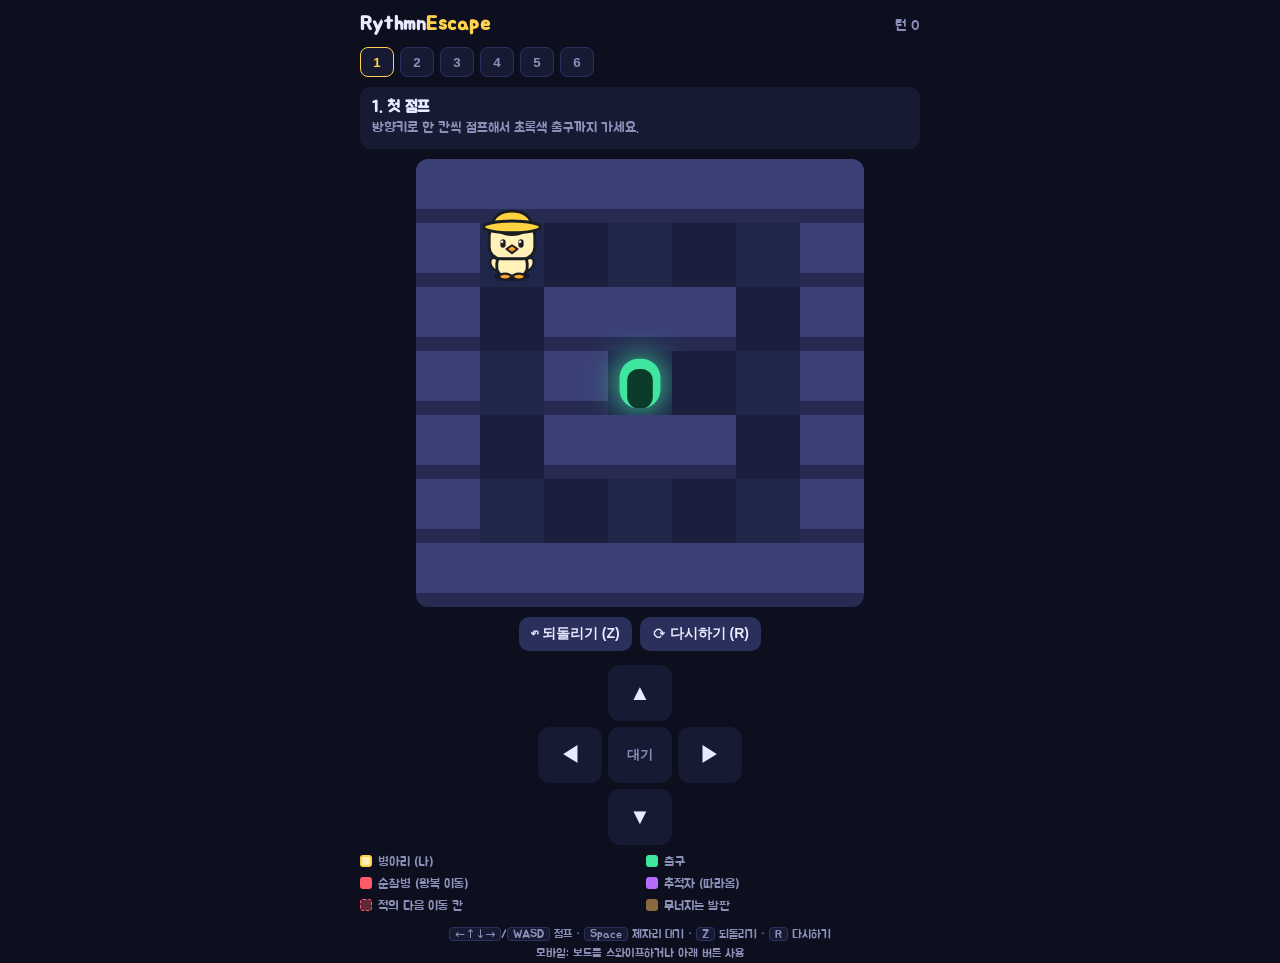
==== index.html @ 07b58f5c "Add playable turn-based escape prototype Single-file HTML5 canvas game: one-tile jumps, telegraphed " ====
<!doctype html>
<html lang="ko">
<head>
<meta charset="utf-8">
<meta name="viewport" content="width=device-width, initial-scale=1, maximum-scale=1, user-scalable=no">
<title>RythmnEscape</title>
<link rel="preconnect" href="https://fonts.googleapis.com">
<link href="https://fonts.googleapis.com/css2?family=Jua&display=swap" rel="stylesheet">
<style>
  :root {
    --bg: #0d0f1e;
    --panel: #171a33;
    --text: #e8eaff;
    --muted: #8b90b8;
    --accent: #ffd34d;
    --danger: #ff5a6a;
    --exit: #3ee6a0;
    --chaser: #b46bff;
  }
  * { box-sizing: border-box; }
  html, body { margin: 0; height: 100%; }
  body {
    background: var(--bg);
    color: var(--text);
    font-family: "Jua", system-ui, -apple-system, "Segoe UI", "Apple SD Gothic Neo", "Noto Sans KR", sans-serif;
    display: flex; flex-direction: column; align-items: center;
    padding: 12px 16px 24px;
    -webkit-user-select: none; user-select: none;
    touch-action: manipulation;
  }
  .wrap { width: 100%; max-width: 560px; display: flex; flex-direction: column; gap: 10px; }
  header { display: flex; justify-content: space-between; align-items: baseline; gap: 8px; }
  h1 { font-size: 20px; margin: 0; letter-spacing: 0.5px; }
  h1 span { color: var(--accent); }
  .stats { color: var(--muted); font-size: 14px; font-variant-numeric: tabular-nums; }
  .stage-bar { display: flex; gap: 6px; flex-wrap: wrap; }
  .stage-bar button {
    width: 34px; height: 30px; border-radius: 8px; border: 1px solid #2c3160;
    background: var(--panel); color: var(--muted); font-weight: 600; cursor: pointer;
  }
  .stage-bar button.current { border-color: var(--accent); color: var(--accent); }
  .stage-bar button.cleared::after { content: "✓"; font-size: 10px; margin-left: 1px; color: var(--exit); }
  .info { background: var(--panel); border-radius: 10px; padding: 10px 12px; }
  .info .name { font-weight: 700; }
  .info .hint { color: var(--muted); font-size: 14px; margin-top: 2px; line-height: 1.4; }
  .board-wrap { position: relative; width: 100%; display: flex; justify-content: center; }
  canvas { display: block; border-radius: 12px; touch-action: none; }
  .overlay {
    position: absolute; inset: 0; display: none; flex-direction: column;
    align-items: center; justify-content: center; gap: 12px;
    background: rgba(8, 9, 20, 0.72); border-radius: 12px; text-align: center; padding: 16px;
  }
  .overlay.show { display: flex; }
  .overlay .title { font-size: 28px; font-weight: 800; }
  .overlay .sub { color: var(--muted); }
  .overlay .row { display: flex; gap: 8px; }
  .btn {
    border: none; border-radius: 10px; padding: 10px 16px; font-size: 15px; font-weight: 700;
    background: #2a2f5c; color: var(--text); cursor: pointer;
  }
  .btn.primary { background: var(--accent); color: #231c00; }
  .toolbar { display: flex; gap: 8px; justify-content: center; flex-wrap: wrap; }
  .toolbar .btn { padding: 8px 12px; font-size: 14px; }
  .pad {
    display: grid; grid-template-columns: repeat(3, 64px); grid-template-rows: repeat(3, 56px);
    gap: 6px; justify-content: center; margin-top: 4px;
  }
  .pad button {
    border: none; border-radius: 12px; background: var(--panel); color: var(--text);
    font-size: 22px; cursor: pointer;
  }
  .pad button:active { background: #2a2f5c; }
  .pad .wait { font-size: 13px; font-weight: 700; color: var(--muted); }
  .legend { display: grid; grid-template-columns: 1fr 1fr; gap: 6px 12px; font-size: 13px; color: var(--muted); }
  .legend i { display: inline-block; width: 12px; height: 12px; border-radius: 3px; margin-right: 6px; vertical-align: -1px; }
  .keys { font-size: 12px; color: var(--muted); text-align: center; line-height: 1.6; }
  kbd { background: var(--panel); border: 1px solid #2c3160; border-radius: 4px; padding: 0 5px; font-family: inherit; }
</style>
</head>
<body>
<div class="wrap">
  <header>
    <h1>Rythmn<span>Escape</span></h1>
    <div class="stats" id="stats">턴 0</div>
  </header>
  <div class="stage-bar" id="stageBar"></div>
  <div class="info">
    <div class="name" id="stageName"></div>
    <div class="hint" id="stageHint"></div>
  </div>
  <div class="board-wrap" id="boardWrap">
    <canvas id="board"></canvas>
    <div class="overlay" id="overlay">
      <div class="title" id="ovTitle"></div>
      <div class="sub" id="ovSub"></div>
      <div class="row" id="ovButtons"></div>
    </div>
  </div>
  <div class="toolbar">
    <button class="btn" id="undoBtn">↶ 되돌리기 (Z)</button>
    <button class="btn" id="restartBtn">⟳ 다시하기 (R)</button>
  </div>
  <div class="pad">
    <span></span><button data-act="up">▲</button><span></span>
    <button data-act="left">◀</button><button data-act="wait" class="wait">대기</button><button data-act="right">▶</button>
    <span></span><button data-act="down">▼</button><span></span>
  </div>
  <div class="legend">
    <div><i style="background:#fff1b8;border:2px solid #ffd23f"></i>병아리 (나)</div>
    <div><i style="background:#3ee6a0"></i>출구</div>
    <div><i style="background:#ff5a6a"></i>순찰병 (왕복 이동)</div>
    <div><i style="background:#b46bff"></i>추적자 (따라옴)</div>
    <div><i style="background:rgba(255,90,106,.35);border:1px dashed #ff5a6a"></i>적의 다음 이동 칸</div>
    <div><i style="background:#8a6a3c"></i>무너지는 발판</div>
  </div>
  <div class="keys">
    <kbd>←↑↓→</kbd>/<kbd>WASD</kbd> 점프 · <kbd>Space</kbd> 제자리 대기 · <kbd>Z</kbd> 되돌리기 · <kbd>R</kbd> 다시하기<br>
    모바일: 보드를 스와이프하거나 아래 버튼 사용
  </div>
</div>

<script id="logic">
// ===================== 게임 로직 (렌더링과 분리) =====================
// 맵 기호: # 벽  . 바닥  ~ 무너지는 발판  P 플레이어  E 출구
//          > < v ^ 순찰병(초기 진행 방향)  C 추적자
const LEVELS = [
  {
    name: "1. 첫 점프",
    hint: "방향키로 한 칸씩 점프해서 초록색 출구까지 가세요.",
    map: [
      "#######",
      "#P....#",
      "#.###.#",
      "#.#E..#",
      "#.###.#",
      "#.....#",
      "#######",
    ],
  },
  {
    name: "2. 순찰병",
    hint: "빨간 점선 칸은 적이 다음 턴에 올 자리예요. 피하거나 Space로 기다리세요.",
    map: [
      "#########",
      "#P......#",
      "#.#####.#",
      "#...<...#",
      "#.#####.#",
      "#......E#",
      "#########",
    ],
  },
  {
    name: "3. 엇갈리는 길",
    hint: "순찰병 둘이 길을 가로막아요. 타이밍을 보고 사이로 빠져나가세요.",
    map: [
      "#########",
      "#P..#...#",
      "#.#.v.#.#",
      "#.......#",
      "#.#.#.#.#",
      "#...^...#",
      "###.#.#.#",
      "#E......#",
      "#########",
    ],
  },
  {
    name: "4. 추적자",
    hint: "보라색 추적자는 한 박자 늦게 당신을 쫓아와요. 기둥을 돌아 따돌리세요.",
    map: [
      "#########",
      "#P......#",
      "#.##.##.#",
      "#...C...#",
      "#.##.##.#",
      "#.......#",
      "#.##.##.#",
      "#......E#",
      "#########",
    ],
  },
  {
    name: "5. 무너지는 다리",
    hint: "갈색 발판은 밟고 떠나면 무너져요. 적은 구멍을 건널 수 없어요.",
    map: [
      "###########",
      "#P..#.....#",
      "#...#.###.#",
      "#...~.#E#.#",
      "#C..#.#...#",
      "###########",
    ],
  },
  {
    name: "6. 탈출",
    hint: "지금까지 배운 걸 모두 써서 탈출하세요!",
    map: [
      "###########",
      "#P....#...#",
      "#.###.#.#.#",
      "#.....~.#E#",
      "#.#.#.#.#.#",
      "#..C..#>..#",
      "###########",
    ],
  },
];

const DIRS = {
  up: { x: 0, y: -1 },
  down: { x: 0, y: 1 },
  left: { x: -1, y: 0 },
  right: { x: 1, y: 0 },
  wait: { x: 0, y: 0 },
};

function parseLevel(level) {
  const grid = [];
  const enemies = [];
  let player = null;
  level.map.forEach((row, y) => {
    const r = [];
    [...row].forEach((ch, x) => {
      let t = "floor";
      if (ch === "#") t = "wall";
      else if (ch === "~") t = "crumble";
      else if (ch === "E") t = "exit";
      else if (ch === "P") player = { x, y };
      else if (ch === ">") enemies.push({ type: "patrol", x, y, dx: 1, dy: 0 });
      else if (ch === "<") enemies.push({ type: "patrol", x, y, dx: -1, dy: 0 });
      else if (ch === "v") enemies.push({ type: "patrol", x, y, dx: 0, dy: 1 });
      else if (ch === "^") enemies.push({ type: "patrol", x, y, dx: 0, dy: -1 });
      else if (ch === "C") enemies.push({ type: "chaser", x, y, dx: 0, dy: 0 });
      r.push(t);
    });
    grid.push(r);
  });
  return { grid, player, enemies: enemies.map((e, id) => ({ ...e, id, intent: null })) };
}

function tileAt(s, x, y) {
  if (y < 0 || y >= s.grid.length || x < 0 || x >= s.grid[0].length) return "wall";
  return s.grid[y][x];
}
const playerCanEnter = (t) => t !== "wall" && t !== "pit";
const enemyCanEnter = (t) => t === "floor" || t === "crumble";

// 추적자: BFS로 플레이어까지 최단 경로의 첫 칸
function chaseStep(s, e) {
  const W = s.grid[0].length, H = s.grid.length;
  const prev = new Array(W * H).fill(-1);
  const start = e.y * W + e.x, goal = s.player.y * W + s.player.x;
  prev[start] = start;
  const q = [start];
  const order = [DIRS.up, DIRS.right, DIRS.down, DIRS.left];
  while (q.length) {
    const cur = q.shift();
    if (cur === goal) break;
    const cx = cur % W, cy = (cur / W) | 0;
    for (const d of order) {
      const nx = cx + d.x, ny = cy + d.y, ni = ny * W + nx;
      if (nx < 0 || ny < 0 || nx >= W || ny >= H || prev[ni] !== -1) continue;
      if (ni !== goal && !enemyCanEnter(tileAt(s, nx, ny))) continue;
      prev[ni] = cur;
      q.push(ni);
    }
  }
  if (prev[goal] === -1) return null;
  let cur = goal;
  while (prev[cur] !== start) cur = prev[cur];
  return { x: cur % W, y: (cur / W) | 0 };
}

// 각 적의 "다음 턴 이동"을 미리 확정 (화면에 예고됨)
function planIntents(s) {
  const reserved = new Set();
  const k = (x, y) => x + "," + y;
  const blocked = (e, x, y) =>
    !enemyCanEnter(tileAt(s, x, y)) ||
    reserved.has(k(x, y)) ||
    s.enemies.some((o) => o !== e && o.x === x && o.y === y);
  for (const e of s.enemies) {
    let target = null;
    if (e.type === "patrol") {
      if (blocked(e, e.x + e.dx, e.y + e.dy)) { e.dx = -e.dx; e.dy = -e.dy; }
      if (!blocked(e, e.x + e.dx, e.y + e.dy)) target = { x: e.x + e.dx, y: e.y + e.dy };
    } else if (e.type === "chaser") {
      const t = chaseStep(s, e);
      if (t && !blocked(e, t.x, t.y)) target = t;
    }
    e.intent = target;
    reserved.add(target ? k(target.x, target.y) : k(e.x, e.y));
  }
}

function initState(level) {
  const p = parseLevel(level);
  const s = { grid: p.grid, player: p.player, enemies: p.enemies, turn: 0, status: "playing", cause: "" };
  planIntents(s);
  return s;
}

const cloneState = (s) => JSON.parse(JSON.stringify(s));

// 한 턴 진행: 플레이어 점프 → 적 이동 → 다음 예고 계산. 불가능한 이동이면 null.
function step(prev, action) {
  if (prev.status !== "playing") return null;
  const d = DIRS[action];
  if (!d) return null;
  const nx = prev.player.x + d.x, ny = prev.player.y + d.y;
  if (action !== "wait" && !playerCanEnter(tileAt(prev, nx, ny))) return null;

  const s = cloneState(prev);
  s.turn++;
  const from = s.player;
  if (action !== "wait" && tileAt(s, from.x, from.y) === "crumble") s.grid[from.y][from.x] = "pit";
  s.player = { x: nx, y: ny };

  if (s.enemies.some((e) => e.x === nx && e.y === ny)) {
    s.status = "dead"; s.cause = "적에게 뛰어들었어요!";
    return s;
  }
  if (tileAt(s, nx, ny) === "exit") { s.status = "won"; return s; }

  for (const e of s.enemies) if (e.intent) { e.x = e.intent.x; e.y = e.intent.y; }
  if (s.enemies.some((e) => e.x === nx && e.y === ny)) {
    s.status = "dead"; s.cause = "적에게 잡혔어요!";
    return s;
  }
  planIntents(s);
  return s;
}

// 레벨 검증용: 최소 턴 수 탐색 (BFS)
function solve(level, maxDepth = 80) {
  const key = (s) => JSON.stringify([s.player, s.enemies.map((e) => [e.x, e.y, e.dx, e.dy]), s.grid.flat().join("")]);
  let frontier = [{ s: initState(level), path: [] }];
  const seen = new Set([key(frontier[0].s)]);
  for (let depth = 0; depth < maxDepth && frontier.length; depth++) {
    const next = [];
    for (const { s, path } of frontier) {
      for (const a of ["up", "down", "left", "right", "wait"]) {
        const n = step(s, a);
        if (!n || n.status === "dead") continue;
        if (n.status === "won") return [...path, a];
        const kk = key(n);
        if (seen.has(kk)) continue;
        seen.add(kk);
        next.push({ s: n, path: [...path, a] });
      }
    }
    frontier = next;
  }
  return null;
}

if (typeof module !== "undefined") module.exports = { LEVELS, initState, step, solve };
</script>

<script>
// ===================== 렌더링 & 입력 =====================
(() => {
  const canvas = document.getElementById("board");
  const ctx = canvas.getContext("2d");
  const $ = (id) => document.getElementById(id);

  const store = {
    get() { try { return JSON.parse(localStorage.getItem("rythmnescape.cleared") || "[]"); } catch { return []; } },
    set(v) { try { localStorage.setItem("rythmnescape.cleared", JSON.stringify(v)); } catch {} },
  };

  let levelIndex = 0;
  let state, history;
  let anim = null;          // { from, to, start, dur }
  let queued = null;
  let tile = 48;
  let facing = { x: 0, y: 1 };
  let cleared = new Set(store.get());

  const COLORS = {
    floorA: "#1b1f3d", floorB: "#20254a", wallTop: "#3b4175", wallSide: "#272b52",
    exit: "#3ee6a0", crumble: "#8a6a3c", crumbleLine: "#4d3a1f", pit: "#05060d",
    player: "#ffd23f", patrol: "#ff5a6a", chaser: "#b46bff", intent: "rgba(255,90,106,0.22)",
  };

  function load(i) {
    levelIndex = i;
    state = initState(LEVELS[i]);
    history = [];
    anim = null; queued = null; facing = { x: 0, y: 1 };
    $("stageName").textContent = LEVELS[i].name;
    $("stageHint").textContent = LEVELS[i].hint;
    renderStageBar();
    resize();
    updateUI();
  }

  function renderStageBar() {
    const bar = $("stageBar");
    bar.innerHTML = "";
    LEVELS.forEach((_, i) => {
      const b = document.createElement("button");
      b.textContent = i + 1;
      if (i === levelIndex) b.classList.add("current");
      if (cleared.has(i)) b.classList.add("cleared");
      b.onclick = () => load(i);
      bar.appendChild(b);
    });
  }

  function resize() {
    const W = state.grid[0].length, H = state.grid.length;
    const maxW = $("boardWrap").clientWidth;
    const maxH = Math.max(240, window.innerHeight * 0.5);
    tile = Math.floor(Math.min(maxW / W, maxH / H, 64));
    const dpr = window.devicePixelRatio || 1;
    canvas.style.width = tile * W + "px";
    canvas.style.height = tile * H + "px";
    canvas.width = tile * W * dpr;
    canvas.height = tile * H * dpr;
    ctx.setTransform(dpr, 0, 0, dpr, 0, 0);
  }

  function act(action) {
    if (anim) { queued = action; return; }
    const next = step(state, action);
    if (action !== "wait") facing = { ...DIRS[action] };
    if (!next) { bump(action); return; }
    history.push(state);
    anim = { from: state, to: next, start: performance.now(), dur: 190 };
    state = next;
    updateUI();
  }

  let bumpInfo = null;
  function bump(action) {
    if (state.status !== "playing") return;
    bumpInfo = { d: DIRS[action], start: performance.now() };
  }

  function undo() {
    if (!history.length) return;
    state = history.pop();
    anim = null; queued = null;
    updateUI();
  }

  function updateUI() {
    $("stats").textContent = `턴 ${state.turn}`;
    const ov = $("overlay");
    const btns = $("ovButtons");
    btns.innerHTML = "";
    if (state.status === "playing") { ov.classList.remove("show"); return; }
    // 애니메이션이 끝난 뒤 오버레이 표시
    setTimeout(() => {
      if (state.status === "playing") return;
      ov.classList.add("show");
    }, 260);
    if (state.status === "won") {
      cleared.add(levelIndex); store.set([...cleared]); renderStageBar();
      $("ovTitle").textContent = "탈출 성공!";
      $("ovTitle").style.color = COLORS.exit;
      $("ovSub").textContent = `${state.turn}턴 만에 탈출했어요.`;
      addBtn("다시하기", () => load(levelIndex));
      if (levelIndex < LEVELS.length - 1) addBtn("다음 스테이지 →", () => load(levelIndex + 1), true);
      else $("ovSub").textContent += " 모든 스테이지 클리어! 🎉";
    } else {
      $("ovTitle").textContent = "실패";
      $("ovTitle").style.color = COLORS.patrol;
      $("ovSub").textContent = state.cause;
      addBtn("↶ 한 턴 되돌리기", undo);
      addBtn("다시하기", () => load(levelIndex), true);
    }
    function addBtn(label, fn, primary) {
      const b = document.createElement("button");
      b.className = "btn" + (primary ? " primary" : "");
      b.textContent = label;
      b.onclick = fn;
      btns.appendChild(b);
    }
  }

  // ---------- 그리기 ----------
  function roundRect(x, y, w, h, r) {
    ctx.beginPath();
    ctx.moveTo(x + r, y);
    ctx.arcTo(x + w, y, x + w, y + h, r);
    ctx.arcTo(x + w, y + h, x, y + h, r);
    ctx.arcTo(x, y + h, x, y, r);
    ctx.arcTo(x, y, x + w, y, r);
    ctx.closePath();
  }

  function drawTiles(s, now) {
    const H = s.grid.length, W = s.grid[0].length;
    for (let y = 0; y < H; y++) for (let x = 0; x < W; x++) {
      const t = s.grid[y][x], px = x * tile, py = y * tile;
      if (t === "wall") {
        ctx.fillStyle = COLORS.wallSide; ctx.fillRect(px, py, tile, tile);
        ctx.fillStyle = COLORS.wallTop; ctx.fillRect(px, py, tile, tile * 0.78);
        continue;
      }
      ctx.fillStyle = (x + y) % 2 ? COLORS.floorA : COLORS.floorB;
      ctx.fillRect(px, py, tile, tile);
      if (t === "pit") {
        ctx.fillStyle = COLORS.pit;
        roundRect(px + tile * 0.08, py + tile * 0.08, tile * 0.84, tile * 0.84, tile * 0.18); ctx.fill();
      } else if (t === "crumble") {
        ctx.fillStyle = COLORS.crumble;
        roundRect(px + tile * 0.08, py + tile * 0.08, tile * 0.84, tile * 0.84, tile * 0.12); ctx.fill();
        ctx.strokeStyle = COLORS.crumbleLine; ctx.lineWidth = Math.max(1.5, tile * 0.04);
        ctx.beginPath();
        ctx.moveTo(px + tile * 0.25, py + tile * 0.2); ctx.lineTo(px + tile * 0.45, py + tile * 0.5);
        ctx.lineTo(px + tile * 0.35, py + tile * 0.8);
        ctx.moveTo(px + tile * 0.45, py + tile * 0.5); ctx.lineTo(px + tile * 0.78, py + tile * 0.42);
        ctx.stroke();
      } else if (t === "exit") {
        const pulse = 0.5 + 0.5 * Math.sin(now / 300);
        ctx.save();
        ctx.shadowColor = COLORS.exit; ctx.shadowBlur = tile * (0.25 + 0.25 * pulse);
        ctx.fillStyle = COLORS.exit;
        roundRect(px + tile * 0.18, py + tile * 0.12, tile * 0.64, tile * 0.78, tile * 0.3); ctx.fill();
        ctx.restore();
        ctx.fillStyle = "#0b3b2a";
        roundRect(px + tile * 0.3, py + tile * 0.28, tile * 0.4, tile * 0.62, tile * 0.18); ctx.fill();
      }
    }
  }

  function drawIntents(s) {
    if (s.status !== "playing") return;
    for (const e of s.enemies) {
      if (!e.intent) continue;
      const px = e.intent.x * tile, py = e.intent.y * tile;
      ctx.fillStyle = COLORS.intent;
      ctx.fillRect(px + 2, py + 2, tile - 4, tile - 4);
      ctx.save();
      ctx.setLineDash([tile * 0.12, tile * 0.08]);
      ctx.strokeStyle = e.type === "chaser" ? COLORS.chaser : COLORS.patrol;
      ctx.lineWidth = 2;
      ctx.strokeRect(px + 3, py + 3, tile - 6, tile - 6);
      ctx.restore();
      // 화살표
      const sx = (e.x + 0.5) * tile, sy = (e.y + 0.5) * tile;
      const ex = (e.intent.x + 0.5) * tile, ey = (e.intent.y + 0.5) * tile;
      const ang = Math.atan2(ey - sy, ex - sx);
      const tipX = ex - Math.cos(ang) * tile * 0.12, tipY = ey - Math.sin(ang) * tile * 0.12;
      ctx.fillStyle = e.type === "chaser" ? COLORS.chaser : COLORS.patrol;
      ctx.beginPath();
      ctx.moveTo(tipX, tipY);
      ctx.lineTo(tipX - Math.cos(ang - 0.5) * tile * 0.22, tipY - Math.sin(ang - 0.5) * tile * 0.22);
      ctx.lineTo(tipX - Math.cos(ang + 0.5) * tile * 0.22, tipY - Math.sin(ang + 0.5) * tile * 0.22);
      ctx.closePath(); ctx.fill();
    }
  }

  function drawShadow(cx, cy, scale) {
    ctx.fillStyle = "rgba(0,0,0,0.35)";
    ctx.beginPath();
    ctx.ellipse(cx, cy + tile * 0.32, tile * 0.28 * scale, tile * 0.09 * scale, 0, 0, Math.PI * 2);
    ctx.fill();
  }

  // kong 저장소 병아리 스타일: 굵은 잉크 외곽선 + 단순한 단색 면
  const INK = "#1b1d24";
  function inked(fill, lw) {
    ctx.fillStyle = fill; ctx.fill();
    ctx.lineWidth = lw; ctx.strokeStyle = INK; ctx.lineJoin = "round"; ctx.stroke();
  }
  function ellipsePath(x, y, rx, ry, rot = 0) { ctx.beginPath(); ctx.ellipse(x, y, rx, ry, rot, 0, Math.PI * 2); }

  // 콩알 모양 눈 + 흰 하이라이트
  function beanEye(x, y, w, h) {
    ctx.fillStyle = INK;
    roundRect(x - w / 2, y - h / 2, w, h, w / 2); ctx.fill();
    ctx.fillStyle = "#fffdf0";
    ctx.beginPath(); ctx.arc(x - w * 0.18, y - h * 0.22, w * 0.24, 0, Math.PI * 2); ctx.fill();
  }

  function drawEnemy(e, x, y, hop) {
    const cx = (x + 0.5) * tile, cy = (y + 0.5) * tile;
    drawShadow(cx, cy, 1 - hop * 0.3);
    const by = cy - hop * tile * 0.25;
    const look = e.intent ? { x: e.intent.x - e.x, y: e.intent.y - e.y } : { x: e.dx || 0, y: e.dy || 0 };
    const lw = Math.max(2, tile * 0.05);
    if (e.type === "patrol") {
      roundRect(cx - tile * 0.32, by - tile * 0.3, tile * 0.64, tile * 0.6, tile * 0.18);
      inked(COLORS.patrol, lw);
    } else {
      ctx.beginPath();
      const spikes = 8, r1 = tile * 0.36, r2 = tile * 0.26;
      for (let i = 0; i < spikes * 2; i++) {
        const r = i % 2 ? r2 : r1, a = (i / (spikes * 2)) * Math.PI * 2 - Math.PI / 2;
        ctx.lineTo(cx + Math.cos(a) * r, by + Math.sin(a) * r);
      }
      ctx.closePath();
      inked(COLORS.chaser, lw);
    }
    // 화난 눈썹 느낌의 눈꺼풀이 있는 콩눈
    const ox = look.x * tile * 0.06, oy = look.y * tile * 0.05;
    for (const side of [-1, 1]) beanEye(cx + side * tile * 0.11 + ox, by - tile * 0.02 + oy, tile * 0.08, tile * 0.13);
    ctx.strokeStyle = INK; ctx.lineWidth = lw * 0.8; ctx.lineCap = "round";
    ctx.beginPath();
    ctx.moveTo(cx - tile * 0.19 + ox, by - tile * 0.14 + oy); ctx.lineTo(cx - tile * 0.05 + ox, by - tile * 0.09 + oy);
    ctx.moveTo(cx + tile * 0.19 + ox, by - tile * 0.14 + oy); ctx.lineTo(cx + tile * 0.05 + ox, by - tile * 0.09 + oy);
    ctx.stroke();
  }

  // 플레이어: 노란 유치원 모자를 쓴 병아리
  function drawPlayer(x, y, jump, status, facing) {
    const cx = (x + 0.5) * tile, cy = (y + 0.5) * tile;
    drawShadow(cx, cy, 1 - jump * 0.45);
    const u = tile * 1.08;
    const gy = cy + tile * 0.36 - jump * tile * 0.5;   // 발 위치(땅)
    const lw = Math.max(2, tile * 0.045);
    const dead = status === "dead";
    const C = dead
      ? { cream: "#cfc9b3", yellow: "#c9b25a", orange: "#c08a52" }
      : { cream: "#fff1b8", yellow: "#ffd23f", orange: "#ff9f30" };
    const back = facing.y < 0;                        // 위로 갈 땐 뒷모습
    const fx = facing.x * u * 0.05;                   // 좌우 볼 때 얼굴 이동

    ctx.save();
    // 점프할 때 늘어나고, 착지 직전엔 찌그러짐
    const stretch = 1 + jump * 0.16;
    ctx.translate(cx, gy);
    ctx.scale(1 / stretch, stretch);
    ctx.translate(-cx, -gy);

    // 날개
    for (const side of [-1, 1]) {
      const flap = jump * 0.6 * side;
      ellipsePath(cx + side * u * 0.24, gy - u * 0.2, u * 0.065, u * 0.1, side * 0.5 + flap);
      inked(C.cream, lw * 0.8);
    }
    // 몸통
    roundRect(cx - u * 0.22, gy - u * 0.33, u * 0.44, u * 0.3, u * 0.12); inked(C.cream, lw);
    // 발 (몸통 앞으로 살짝 나옴)
    for (const side of [-1, 1]) { ellipsePath(cx + side * u * 0.1, gy - u * 0.02, u * 0.085, u * 0.045); inked(C.orange, lw * 0.8); }
    // 머리 (둥근 사각형)
    roundRect(cx - u * 0.33, gy - u * 0.78, u * 0.66, u * 0.5, u * 0.17); inked(C.cream, lw);

    if (!back) {
      const ey = gy - u * 0.5;
      if (dead) {
        ctx.strokeStyle = INK; ctx.lineWidth = lw * 0.8; ctx.lineCap = "round";
        for (const side of [-1, 1]) {
          const ex = cx + side * u * 0.13 + fx, r = u * 0.045;
          ctx.beginPath(); ctx.moveTo(ex - r, ey - r); ctx.lineTo(ex + r, ey + r);
          ctx.moveTo(ex + r, ey - r); ctx.lineTo(ex - r, ey + r); ctx.stroke();
        }
      } else {
        for (const side of [-1, 1]) beanEye(cx + side * u * 0.13 + fx, ey, u * 0.075, u * 0.12);
      }
      // 부리
      const bx = cx + fx * 1.4, byk = gy - u * 0.42;
      ctx.beginPath();
      ctx.moveTo(bx - u * 0.08, byk); ctx.lineTo(bx, byk - u * 0.055);
      ctx.lineTo(bx + u * 0.08, byk); ctx.lineTo(bx, byk + u * 0.06); ctx.closePath();
      inked(C.orange, lw * 0.7);
    }
    // 노란 모자: 둥근 정수리 + 넓은 챙
    ellipsePath(cx, gy - u * 0.8, u * 0.27, u * 0.17); inked(C.yellow, lw);
    ellipsePath(cx, gy - u * 0.74, u * 0.41, u * 0.085); inked(C.yellow, lw);
    ctx.restore();
  }

  const ease = (t) => 1 - Math.pow(1 - t, 3);

  function frame(now) {
    const W = state.grid[0].length, H = state.grid.length;
    ctx.clearRect(0, 0, W * tile, H * tile);

    let t = 1;
    if (anim) {
      t = Math.min(1, (now - anim.start) / anim.dur);
      if (t >= 1) {
        anim = null;
        if (queued) { const q = queued; queued = null; act(q); }
      }
    }
    const view = state;
    drawTiles(view, now);
    if (!anim) drawIntents(view);

    const from = anim ? anim.from : null;
    const et = ease(t);
    const hop = anim ? Math.sin(Math.PI * t) : 0;

    for (const e of view.enemies) {
      const pe = from ? from.enemies.find((o) => o.id === e.id) : e;
      const moved = pe.x !== e.x || pe.y !== e.y;
      const x = pe.x + (e.x - pe.x) * et, y = pe.y + (e.y - pe.y) * et;
      drawEnemy(e, x, y, moved ? hop * 0.6 : 0);
    }

    let px = view.player.x, py = view.player.y, jump = 0;
    if (anim) {
      const fp = anim.from.player;
      px = fp.x + (view.player.x - fp.x) * t;
      py = fp.y + (view.player.y - fp.y) * t;
      jump = Math.sin(Math.PI * t);
    }
    if (bumpInfo) {
      const bt = (now - bumpInfo.start) / 140;
      if (bt >= 1) bumpInfo = null;
      else { const k = Math.sin(Math.PI * bt) * 0.15; px += bumpInfo.d.x * k; py += bumpInfo.d.y * k; }
    }
    drawPlayer(px, py, jump, anim ? "playing" : view.status, facing);

    if (view.status === "dead" && !anim) {
      ctx.fillStyle = "rgba(255,60,80,0.12)";
      ctx.fillRect(0, 0, W * tile, H * tile);
    }
    requestAnimationFrame(frame);
  }

  // ---------- 입력 ----------
  const KEYMAP = {
    ArrowUp: "up", ArrowDown: "down", ArrowLeft: "left", ArrowRight: "right",
    w: "up", s: "down", a: "left", d: "right", W: "up", S: "down", A: "left", D: "right",
    " ": "wait", ".": "wait",
  };
  window.addEventListener("keydown", (ev) => {
    if (ev.key in KEYMAP) { ev.preventDefault(); act(KEYMAP[ev.key]); return; }
    if (ev.key === "z" || ev.key === "Z") undo();
    else if (ev.key === "r" || ev.key === "R") load(levelIndex);
    else if ((ev.key === "n" || ev.key === "N" || ev.key === "Enter") && state.status === "won" && levelIndex < LEVELS.length - 1) load(levelIndex + 1);
  });
  document.querySelectorAll(".pad button").forEach((b) => b.addEventListener("click", () => act(b.dataset.act)));
  $("undoBtn").onclick = undo;
  $("restartBtn").onclick = () => load(levelIndex);

  let touchStart = null;
  canvas.addEventListener("touchstart", (e) => { const t = e.touches[0]; touchStart = { x: t.clientX, y: t.clientY }; }, { passive: true });
  canvas.addEventListener("touchend", (e) => {
    if (!touchStart) return;
    const t = e.changedTouches[0];
    const dx = t.clientX - touchStart.x, dy = t.clientY - touchStart.y;
    touchStart = null;
    if (Math.max(Math.abs(dx), Math.abs(dy)) < 24) { act("wait"); return; }
    act(Math.abs(dx) > Math.abs(dy) ? (dx > 0 ? "right" : "left") : (dy > 0 ? "down" : "up"));
  });
  window.addEventListener("resize", resize);

  load(0);
  requestAnimationFrame(frame);
})();
</script>
</body>
</html>
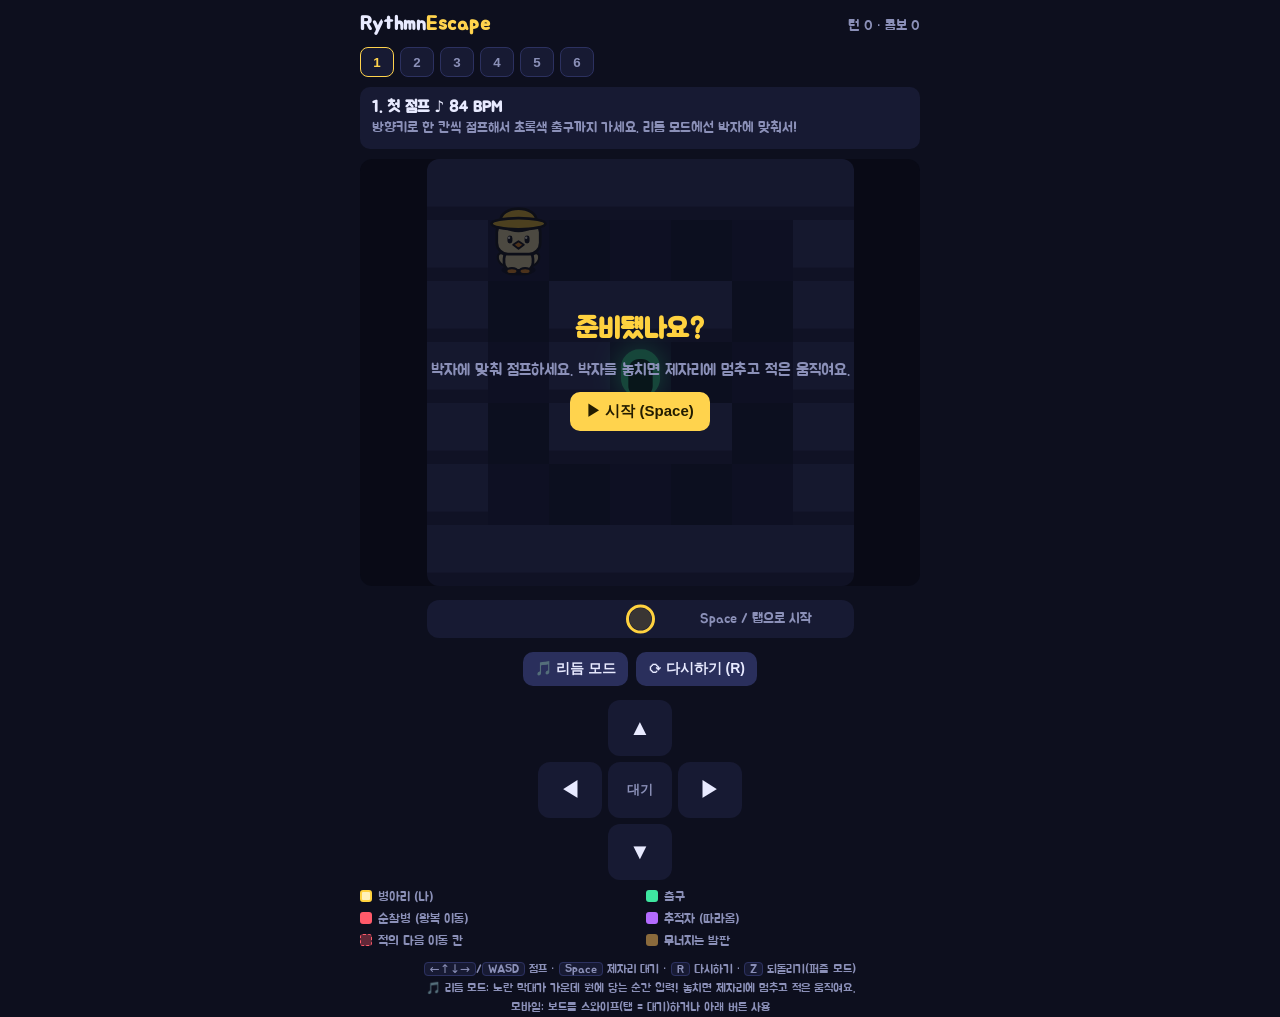
==== commit 00f26568: "Make it a rhythm game: one beat = one turn Synthesized Web Audio soundtrack per stage BPM, 3-2-1 cou" ====
--- a/index.html
+++ b/index.html
@@ -59,6 +59,8 @@
     background: #2a2f5c; color: var(--text); cursor: pointer;
   }
   .btn.primary { background: var(--accent); color: #231c00; }
+  .beat-wrap { display: flex; justify-content: center; }
+  #beatbar { border-radius: 12px; }
   .toolbar { display: flex; gap: 8px; justify-content: center; flex-wrap: wrap; }
   .toolbar .btn { padding: 8px 12px; font-size: 14px; }
   .pad {
@@ -96,7 +98,9 @@
       <div class="row" id="ovButtons"></div>
     </div>
   </div>
+  <div class="beat-wrap"><canvas id="beatbar"></canvas></div>
   <div class="toolbar">
+    <button class="btn" id="modeBtn">🎵 리듬 모드</button>
     <button class="btn" id="undoBtn">↶ 되돌리기 (Z)</button>
     <button class="btn" id="restartBtn">⟳ 다시하기 (R)</button>
   </div>
@@ -114,8 +118,9 @@
     <div><i style="background:#8a6a3c"></i>무너지는 발판</div>
   </div>
   <div class="keys">
-    <kbd>←↑↓→</kbd>/<kbd>WASD</kbd> 점프 · <kbd>Space</kbd> 제자리 대기 · <kbd>Z</kbd> 되돌리기 · <kbd>R</kbd> 다시하기<br>
-    모바일: 보드를 스와이프하거나 아래 버튼 사용
+    <kbd>←↑↓→</kbd>/<kbd>WASD</kbd> 점프 · <kbd>Space</kbd> 제자리 대기 · <kbd>R</kbd> 다시하기 · <kbd>Z</kbd> 되돌리기(퍼즐 모드)<br>
+    🎵 리듬 모드: 노란 막대가 가운데 원에 닿는 순간 입력! 놓치면 제자리에 멈추고 적은 움직여요.<br>
+    모바일: 보드를 스와이프(탭 = 대기)하거나 아래 버튼 사용
   </div>
 </div>
 
@@ -126,7 +131,8 @@
 const LEVELS = [
   {
     name: "1. 첫 점프",
-    hint: "방향키로 한 칸씩 점프해서 초록색 출구까지 가세요.",
+    bpm: 84,
+    hint: "방향키로 한 칸씩 점프해서 초록색 출구까지 가세요. 리듬 모드에선 박자에 맞춰서!",
     map: [
       "#######",
       "#P....#",
@@ -139,7 +145,8 @@
   },
   {
     name: "2. 순찰병",
-    hint: "빨간 점선 칸은 적이 다음 턴에 올 자리예요. 피하거나 Space로 기다리세요.",
+    bpm: 90,
+    hint: "빨간 점선 칸은 적이 다음 박자에 올 자리예요. 피하거나 Space로 한 박자 기다리세요.",
     map: [
       "#########",
       "#P......#",
@@ -152,6 +159,7 @@
   },
   {
     name: "3. 엇갈리는 길",
+    bpm: 96,
     hint: "순찰병 둘이 길을 가로막아요. 타이밍을 보고 사이로 빠져나가세요.",
     map: [
       "#########",
@@ -167,6 +175,7 @@
   },
   {
     name: "4. 추적자",
+    bpm: 96,
     hint: "보라색 추적자는 한 박자 늦게 당신을 쫓아와요. 기둥을 돌아 따돌리세요.",
     map: [
       "#########",
@@ -182,6 +191,7 @@
   },
   {
     name: "5. 무너지는 다리",
+    bpm: 100,
     hint: "갈색 발판은 밟고 떠나면 무너져요. 적은 구멍을 건널 수 없어요.",
     map: [
       "###########",
@@ -194,6 +204,7 @@
   },
   {
     name: "6. 탈출",
+    bpm: 104,
     hint: "지금까지 배운 걸 모두 써서 탈출하세요!",
     map: [
       "###########",
@@ -359,24 +370,29 @@
 </script>
 
 <script>
-// ===================== 렌더링 & 입력 =====================
+// ===================== 렌더링 · 리듬 · 입력 =====================
 (() => {
   const canvas = document.getElementById("board");
   const ctx = canvas.getContext("2d");
+  const beatCanvas = document.getElementById("beatbar");
+  const bctx = beatCanvas.getContext("2d");
   const $ = (id) => document.getElementById(id);
 
   const store = {
-    get() { try { return JSON.parse(localStorage.getItem("rythmnescape.cleared") || "[]"); } catch { return []; } },
-    set(v) { try { localStorage.setItem("rythmnescape.cleared", JSON.stringify(v)); } catch {} },
+    get(k, d) { try { const v = localStorage.getItem("rythmnescape." + k); return v == null ? d : JSON.parse(v); } catch { return d; } },
+    set(k, v) { try { localStorage.setItem("rythmnescape." + k, JSON.stringify(v)); } catch {} },
   };
 
+  let mode = store.get("mode", "rhythm");   // "rhythm" | "puzzle"
   let levelIndex = 0;
   let state, history;
   let anim = null;          // { from, to, start, dur }
   let queued = null;
   let tile = 48;
   let facing = { x: 0, y: 1 };
-  let cleared = new Set(store.get());
+  let bumpInfo = null;
+  let cleared = new Set(store.get("cleared", []));
+  let exitPulse = 0.5;
 
   const COLORS = {
     floorA: "#1b1f3d", floorB: "#20254a", wallTop: "#3b4175", wallSide: "#272b52",
@@ -384,16 +400,171 @@
     player: "#ffd23f", patrol: "#ff5a6a", chaser: "#b46bff", intent: "rgba(255,90,106,0.22)",
   };
 
+  // ===================== 오디오 (Web Audio로 직접 합성) =====================
+  const audio = { ctx: null, master: null, noise: null };
+  function ensureAudio() {
+    if (!audio.ctx) {
+      const AC = window.AudioContext || window.webkitAudioContext;
+      audio.ctx = new AC();
+      audio.master = audio.ctx.createGain();
+      audio.master.gain.value = 0.45;
+      audio.master.connect(audio.ctx.destination);
+      const len = audio.ctx.sampleRate * 0.5;
+      audio.noise = audio.ctx.createBuffer(1, len, audio.ctx.sampleRate);
+      const d = audio.noise.getChannelData(0);
+      for (let i = 0; i < len; i++) d[i] = Math.random() * 2 - 1;
+    }
+    if (audio.ctx.state === "suspended") audio.ctx.resume();
+  }
+  function env(t, vol, attack, decay) {
+    const g = audio.ctx.createGain();
+    g.gain.setValueAtTime(0.0001, t);
+    g.gain.exponentialRampToValueAtTime(vol, t + attack);
+    g.gain.exponentialRampToValueAtTime(0.0001, t + attack + decay);
+    g.connect(audio.master);
+    return g;
+  }
+  function tone(t, freq, dur, type = "triangle", vol = 0.2, slideTo) {
+    const o = audio.ctx.createOscillator();
+    o.type = type;
+    o.frequency.setValueAtTime(freq, t);
+    if (slideTo) o.frequency.exponentialRampToValueAtTime(slideTo, t + dur);
+    o.connect(env(t, vol, 0.005, dur));
+    o.start(t); o.stop(t + dur + 0.05);
+  }
+  function noise(t, dur, vol, filterType, freq) {
+    const src = audio.ctx.createBufferSource();
+    src.buffer = audio.noise;
+    const f = audio.ctx.createBiquadFilter();
+    f.type = filterType; f.frequency.value = freq;
+    src.connect(f); f.connect(env(t, vol, 0.002, dur));
+    src.start(t); src.stop(t + dur + 0.05);
+  }
+  const kick = (t) => tone(t, 150, 0.16, "sine", 0.9, 45);
+  const snare = (t) => { noise(t, 0.12, 0.28, "bandpass", 1800); tone(t, 220, 0.06, "triangle", 0.12, 160); };
+  const hat = (t, v = 0.12) => noise(t, 0.035, v, "highpass", 7000);
+
+  // 4마디 코드 진행 (Am - F - C - G)
+  const CHORDS = [
+    { root: 110.0, notes: [220.0, 261.63, 329.63] },
+    { root: 87.31, notes: [174.61, 220.0, 261.63] },
+    { root: 130.81, notes: [261.63, 329.63, 392.0] },
+    { root: 98.0, notes: [196.0, 246.94, 293.66] },
+  ];
+  // b: 플레이 가능한 박자 번호(0부터)
+  function playMusic(b, t, spb) {
+    const chord = CHORDS[Math.floor(b / 4) % 4];
+    const inBar = b % 4;
+    kick(t);
+    if (inBar % 2 === 1) snare(t);
+    hat(t + spb / 2, 0.1);
+    hat(t, 0.05);
+    tone(t, inBar === 2 ? chord.root * 2 : chord.root, spb * 0.45, "triangle", 0.28);
+    if (inBar === 0 || inBar === 2) for (const n of chord.notes) tone(t, n, 0.14, "square", 0.025);
+    // 짝수 마디마다 오프비트 멜로디
+    if (Math.floor(b / 4) % 2 === 1) tone(t + spb / 2, chord.notes[(b * 2) % 3] * 2, 0.1, "triangle", 0.06);
+  }
+  const countClick = (t, hi) => tone(t, hi ? 1320 : 880, 0.06, "square", 0.08);
+  function sting(kind) {
+    if (!audio.ctx) return;
+    const t = audio.ctx.currentTime + 0.02;
+    if (kind === "won") [523.25, 659.25, 783.99, 1046.5].forEach((f, i) => tone(t + i * 0.08, f, 0.22, "triangle", 0.2));
+    else { tone(t, 330, 0.5, "sawtooth", 0.12, 80); noise(t, 0.25, 0.2, "lowpass", 900); }
+  }
+  const latency = () => (audio.ctx && (audio.ctx.outputLatency || audio.ctx.baseLatency)) || 0;
+
+  // ===================== 리듬 클록 =====================
+  const COUNT_IN = 3;       // 3, 2, 1 다음 박자부터 입력 (GO!)
+  const PERFECT = 0.06;     // 초
+  const GOOD = 0.13;
+  const R = {
+    running: false, started: false, t0: 0, spb: 0.6, nextBeat: 0, scheduled: 0, locked: new Set(),
+    combo: 0, maxCombo: 0, counts: { perfect: 0, good: 0, miss: 0 }, judge: null,
+  };
+  const beatTime = (k) => R.t0 + k * R.spb;
+  const songNow = () => (audio.ctx ? audio.ctx.currentTime - latency() : 0);
+
+  function resetRhythm() {
+    R.running = false; R.started = false;
+    R.combo = 0; R.maxCombo = 0; R.counts = { perfect: 0, good: 0, miss: 0 }; R.judge = null;
+  }
+  function startClock() {
+    ensureAudio();
+    R.spb = 60 / LEVELS[levelIndex].bpm;
+    R.t0 = audio.ctx.currentTime + 0.25;
+    R.nextBeat = 0; R.scheduled = 0; R.locked = new Set();
+    R.running = true; R.started = true;
+    $("overlay").classList.remove("show");
+  }
+  function scheduler() {
+    while (beatTime(R.scheduled) < audio.ctx.currentTime + 0.15) {
+      const k = R.scheduled++, t = beatTime(k);
+      if (k < COUNT_IN) countClick(t, false);
+      else playMusic(k - COUNT_IN, t, R.spb);
+    }
+  }
+  function judge(text, color) { R.judge = { text, color, start: performance.now() }; }
+  function hit(kind) {
+    R.counts[kind]++;
+    if (kind === "miss") { R.combo = 0; judge("MISS", COLORS.patrol); }
+    else {
+      R.combo++; R.maxCombo = Math.max(R.maxCombo, R.combo);
+      judge(kind === "perfect" ? "PERFECT" : "GOOD", kind === "perfect" ? COLORS.player : COLORS.exit);
+    }
+  }
+  // 입력 없이 박자가 지나감 → 제자리 대기 + MISS
+  function catchUp() {
+    const now = songNow();
+    while (R.running && now > beatTime(R.nextBeat) + GOOD) {
+      const k = R.nextBeat++;
+      if (k < COUNT_IN) continue;
+      if (!R.locked.has(k)) hit("miss");
+      doStep("wait", true);
+    }
+  }
+  function rhythmInput(action) {
+    if (state.status !== "playing") return;
+    if (!R.running) { startClock(); return; }
+    catchUp();
+    if (!R.running) return;
+    const k = R.nextBeat;
+    if (k < COUNT_IN || R.locked.has(k)) return;
+    const dt = songNow() - beatTime(k);
+    if (Math.abs(dt) <= GOOD) {
+      R.nextBeat++;
+      hit(Math.abs(dt) <= PERFECT ? "perfect" : "good");
+      doStep(action, true);
+    } else {
+      // 박자보다 너무 일찍 누름 → 이번 박자는 헛디딤 (제자리)
+      hit("miss");
+      R.judge.text = "너무 빨라요";
+      R.locked.add(k);
+    }
+  }
+
+  // ===================== 게임 진행 =====================
   function load(i) {
     levelIndex = i;
+    $("overlay").classList.remove("show");
     state = initState(LEVELS[i]);
     history = [];
-    anim = null; queued = null; facing = { x: 0, y: 1 };
-    $("stageName").textContent = LEVELS[i].name;
+    anim = null; queued = null; bumpInfo = null; facing = { x: 0, y: 1 };
+    resetRhythm();
+    $("stageName").textContent = LEVELS[i].name + (mode === "rhythm" ? `  ♪ ${LEVELS[i].bpm} BPM` : "");
     $("stageHint").textContent = LEVELS[i].hint;
+    $("modeBtn").textContent = mode === "rhythm" ? "🎵 리듬 모드" : "🧩 퍼즐 모드";
+    $("undoBtn").style.display = mode === "rhythm" ? "none" : "";
     renderStageBar();
     resize();
     updateUI();
+    if (mode === "rhythm") showOverlay("준비됐나요?", "박자에 맞춰 점프하세요. 박자를 놓치면 제자리에 멈추고 적은 움직여요.",
+      [["▶ 시작 (Space)", startClock, true]], COLORS.player);
+  }
+
+  function restart() {
+    const autoStart = mode === "rhythm" && R.started;
+    load(levelIndex);
+    if (autoStart) startClock();
   }
 
   function renderStageBar() {
@@ -412,7 +583,7 @@
   function resize() {
     const W = state.grid[0].length, H = state.grid.length;
     const maxW = $("boardWrap").clientWidth;
-    const maxH = Math.max(240, window.innerHeight * 0.5);
+    const maxH = Math.max(240, window.innerHeight * 0.48);
     tile = Math.floor(Math.min(maxW / W, maxH / H, 64));
     const dpr = window.devicePixelRatio || 1;
     canvas.style.width = tile * W + "px";
@@ -420,65 +591,106 @@
     canvas.width = tile * W * dpr;
     canvas.height = tile * H * dpr;
     ctx.setTransform(dpr, 0, 0, dpr, 0, 0);
+    const bw = tile * W, bh = 46;
+    beatCanvas.style.width = bw + "px";
+    beatCanvas.style.height = bh + "px";
+    beatCanvas.width = bw * dpr; beatCanvas.height = bh * dpr;
+    bctx.setTransform(dpr, 0, 0, dpr, 0, 0);
+    beatCanvas.style.display = mode === "rhythm" ? "block" : "none";
+  }
+
+  // 한 턴 진행. consume=true면 벽에 막혀도 턴이 지나감(리듬 모드)
+  function doStep(action, consume) {
+    if (action !== "wait") facing = { ...DIRS[action] };
+    let next = step(state, action);
+    if (!next) {
+      bump(action);
+      if (!consume) return false;
+      next = step(state, "wait");
+    }
+    history.push(state);
+    const dur = mode === "rhythm" ? Math.min(170, R.spb * 1000 * 0.35) : 190;
+    anim = { from: state, to: next, start: performance.now(), dur };
+    state = next;
+    if (state.status !== "playing") { R.running = false; sting(state.status); }
+    updateUI();
+    return true;
   }
 
   function act(action) {
+    if (mode === "rhythm") { rhythmInput(action); return; }
     if (anim) { queued = action; return; }
-    const next = step(state, action);
-    if (action !== "wait") facing = { ...DIRS[action] };
-    if (!next) { bump(action); return; }
-    history.push(state);
-    anim = { from: state, to: next, start: performance.now(), dur: 190 };
-    state = next;
-    updateUI();
-  }
-
-  let bumpInfo = null;
+    doStep(action, false);
+  }
+
   function bump(action) {
     if (state.status !== "playing") return;
     bumpInfo = { d: DIRS[action], start: performance.now() };
   }
 
   function undo() {
-    if (!history.length) return;
+    if (mode === "rhythm" || !history.length) return;
     state = history.pop();
     anim = null; queued = null;
+    $("overlay").classList.remove("show");
     updateUI();
   }
 
-  function updateUI() {
-    $("stats").textContent = `턴 ${state.turn}`;
-    const ov = $("overlay");
+  function pause() {
+    if (!R.running) return;
+    R.running = false;
+    showOverlay("일시정지", "다시 시작하면 카운트다운 후 이어서 진행해요.", [["▶ 계속하기", startClock, true]], COLORS.player);
+  }
+
+  function showOverlay(title, sub, buttons, color) {
+    $("ovTitle").textContent = title;
+    $("ovTitle").style.color = color || "";
+    $("ovSub").textContent = sub;
     const btns = $("ovButtons");
     btns.innerHTML = "";
-    if (state.status === "playing") { ov.classList.remove("show"); return; }
-    // 애니메이션이 끝난 뒤 오버레이 표시
-    setTimeout(() => {
-      if (state.status === "playing") return;
-      ov.classList.add("show");
-    }, 260);
-    if (state.status === "won") {
-      cleared.add(levelIndex); store.set([...cleared]); renderStageBar();
-      $("ovTitle").textContent = "탈출 성공!";
-      $("ovTitle").style.color = COLORS.exit;
-      $("ovSub").textContent = `${state.turn}턴 만에 탈출했어요.`;
-      addBtn("다시하기", () => load(levelIndex));
-      if (levelIndex < LEVELS.length - 1) addBtn("다음 스테이지 →", () => load(levelIndex + 1), true);
-      else $("ovSub").textContent += " 모든 스테이지 클리어! 🎉";
-    } else {
-      $("ovTitle").textContent = "실패";
-      $("ovTitle").style.color = COLORS.patrol;
-      $("ovSub").textContent = state.cause;
-      addBtn("↶ 한 턴 되돌리기", undo);
-      addBtn("다시하기", () => load(levelIndex), true);
-    }
-    function addBtn(label, fn, primary) {
+    for (const [label, fn, primary] of buttons) {
       const b = document.createElement("button");
       b.className = "btn" + (primary ? " primary" : "");
       b.textContent = label;
       b.onclick = fn;
       btns.appendChild(b);
     }
+    $("overlay").classList.add("show");
+  }
+
+  function rank() {
+    const { perfect, good, miss } = R.counts;
+    const total = perfect + good + miss || 1;
+    if (miss === 0 && perfect / total >= 0.8) return "S";
+    if (miss === 0) return "A";
+    if (miss <= 2) return "B";
+    return "C";
+  }
+
+  function updateUI() {
+    $("stats").textContent = mode === "rhythm" ? `턴 ${state.turn} · 콤보 ${R.combo}` : `턴 ${state.turn}`;
+    if (state.status === "playing") return;
+    const status = state.status;
+    const nextLevel = levelIndex < LEVELS.length - 1;
+    if (status === "won") { cleared.add(levelIndex); store.set("cleared", [...cleared]); renderStageBar(); }
+    // 애니메이션이 끝난 뒤 결과 표시
+    setTimeout(() => {
+      if (state.status !== status) return;
+      if (status === "won") {
+        let sub = `${state.turn}턴 만에 탈출했어요.`;
+        if (mode === "rhythm") {
+          const c = R.counts;
+          sub = `랭크 ${rank()} · PERFECT ${c.perfect} · GOOD ${c.good} · MISS ${c.miss} · 최대 콤보 ${R.maxCombo}`;
+        }
+        if (!nextLevel) sub += " — 모든 스테이지 클리어! 🎉";
+        const buttons = [["다시하기", restart]];
+        if (nextLevel) buttons.push(["다음 스테이지 →", () => { load(levelIndex + 1); if (mode === "rhythm") startClock(); }, true]);
+        showOverlay("탈출 성공!", sub, buttons, COLORS.exit);
+      } else {
+        const buttons = mode === "rhythm" ? [["다시하기 (R)", restart, true]] : [["↶ 한 턴 되돌리기", () => { undo(); $("overlay").classList.remove("show"); }], ["다시하기", restart, true]];
+        showOverlay("실패", state.cause, buttons, COLORS.patrol);
+      }
+    }, 280);
   }
 
   // ---------- 그리기 ----------
@@ -516,7 +728,7 @@
         ctx.moveTo(px + tile * 0.45, py + tile * 0.5); ctx.lineTo(px + tile * 0.78, py + tile * 0.42);
         ctx.stroke();
       } else if (t === "exit") {
-        const pulse = 0.5 + 0.5 * Math.sin(now / 300);
+        const pulse = exitPulse;
         ctx.save();
         ctx.shadowColor = COLORS.exit; ctx.shadowBlur = tile * (0.25 + 0.25 * pulse);
         ctx.fillStyle = COLORS.exit;
@@ -668,7 +880,66 @@
 
   const ease = (t) => 1 - Math.pow(1 - t, 3);
 
+  // 박자에 맞춰 0→1→0으로 뛰는 값 (박자 순간 1)
+  function beatPulse() {
+    if (mode !== "rhythm" || !R.running) return 0;
+    const p = (songNow() - R.t0) / R.spb;
+    if (p < 0) return 0;
+    return Math.pow(1 - (p - Math.floor(p)), 4);
+  }
+
+  function drawBeatBar(now) {
+    const w = beatCanvas.width / (window.devicePixelRatio || 1), h = 46, cx = w / 2, cy = h / 2;
+    bctx.clearRect(0, 0, w, h);
+    bctx.fillStyle = "#171a33";
+    roundRectOn(bctx, 0, 4, w, h - 8, 12); bctx.fill();
+    const gap = Math.min(w * 0.2, 110);   // 한 박자 거리(px)
+    if (R.running) {
+      const t = songNow();
+      for (let k = R.nextBeat; k < R.nextBeat + 5; k++) {
+        const dx = ((beatTime(k) - t) / R.spb) * gap;
+        if (dx > cx) break;
+        const countIn = k < COUNT_IN, locked = R.locked.has(k);
+        const alpha = Math.max(0, Math.min(1, 1 - dx / cx + 0.2));
+        bctx.globalAlpha = alpha;
+        bctx.fillStyle = locked ? "#555a80" : countIn ? "#8b90b8" : COLORS.player;
+        for (const side of [-1, 1]) {
+          roundRectOn(bctx, cx + side * dx - 3.5, cy - 12, 7, 24, 3.5); bctx.fill();
+        }
+        bctx.globalAlpha = 1;
+      }
+    }
+    // 판정 링
+    const pulse = beatPulse();
+    bctx.strokeStyle = COLORS.player; bctx.lineWidth = 3;
+    bctx.beginPath(); bctx.arc(cx, cy, 13 + pulse * 5, 0, Math.PI * 2); bctx.stroke();
+    bctx.fillStyle = `rgba(255,210,63,${0.15 + pulse * 0.5})`;
+    bctx.beginPath(); bctx.arc(cx, cy, 11, 0, Math.PI * 2); bctx.fill();
+    if (!R.running && state.status === "playing") {
+      bctx.fillStyle = "#8b90b8"; bctx.font = "14px Jua, sans-serif"; bctx.textAlign = "center"; bctx.textBaseline = "middle";
+      bctx.fillText("Space / 탭으로 시작", cx + w * 0.27, cy);
+    }
+  }
+  function roundRectOn(c, x, y, w, h, r) {
+    c.beginPath();
+    c.moveTo(x + r, y); c.arcTo(x + w, y, x + w, y + h, r); c.arcTo(x + w, y + h, x, y + h, r);
+    c.arcTo(x, y + h, x, y, r); c.arcTo(x, y, x + w, y, r); c.closePath();
+  }
+
+  function drawCenterText(text, color, scale, alpha) {
+    const W = state.grid[0].length * tile, H = state.grid.length * tile;
+    ctx.save();
+    ctx.globalAlpha = alpha;
+    ctx.font = `${Math.round(tile * 1.3 * scale)}px Jua, sans-serif`;
+    ctx.textAlign = "center"; ctx.textBaseline = "middle";
+    ctx.lineWidth = tile * 0.12; ctx.strokeStyle = "#1b1d24"; ctx.lineJoin = "round";
+    ctx.strokeText(text, W / 2, H / 2);
+    ctx.fillStyle = color; ctx.fillText(text, W / 2, H / 2);
+    ctx.restore();
+  }
+
   function frame(now) {
+    if (mode === "rhythm" && R.running) { scheduler(); catchUp(); }
     const W = state.grid[0].length, H = state.grid.length;
     ctx.clearRect(0, 0, W * tile, H * tile);
 
@@ -680,8 +951,11 @@
         if (queued) { const q = queued; queued = null; act(q); }
       }
     }
+    const pulse = beatPulse();
+    exitPulse = mode === "rhythm" && R.running ? pulse : 0.5 + 0.5 * Math.sin(now / 300);
     const view = state;
     drawTiles(view, now);
+    if (pulse > 0) { ctx.fillStyle = `rgba(255,255,255,${0.035 * pulse})`; ctx.fillRect(0, 0, W * tile, H * tile); }
     if (!anim) drawIntents(view);
 
     const from = anim ? anim.from : null;
@@ -692,7 +966,7 @@
       const pe = from ? from.enemies.find((o) => o.id === e.id) : e;
       const moved = pe.x !== e.x || pe.y !== e.y;
       const x = pe.x + (e.x - pe.x) * et, y = pe.y + (e.y - pe.y) * et;
-      drawEnemy(e, x, y, moved ? hop * 0.6 : 0);
+      drawEnemy(e, x, y, moved ? hop * 0.6 : pulse * 0.12);
     }
 
     let px = view.player.x, py = view.player.y, jump = 0;
@@ -701,7 +975,7 @@
       px = fp.x + (view.player.x - fp.x) * t;
       py = fp.y + (view.player.y - fp.y) * t;
       jump = Math.sin(Math.PI * t);
-    }
+    } else jump = pulse * 0.08;
     if (bumpInfo) {
       const bt = (now - bumpInfo.start) / 140;
       if (bt >= 1) bumpInfo = null;
@@ -709,11 +983,50 @@
     }
     drawPlayer(px, py, jump, anim ? "playing" : view.status, facing);
 
+    // 판정 텍스트 (플레이어 머리 위)
+    if (R.judge) {
+      const jt = (now - R.judge.start) / 500;
+      if (jt >= 1) R.judge = null;
+      else {
+        ctx.save();
+        ctx.globalAlpha = 1 - jt * jt;
+        ctx.font = `${Math.round(tile * 0.36)}px Jua, sans-serif`;
+        ctx.textAlign = "center"; ctx.textBaseline = "middle";
+        const jx = Math.min(Math.max((px + 0.5) * tile, tile * 1.2), W * tile - tile * 1.2);
+        const jy = Math.max((py - 0.55 - jt * 0.4) * tile, tile * 0.3);
+        ctx.lineWidth = tile * 0.09; ctx.strokeStyle = "#1b1d24"; ctx.lineJoin = "round";
+        ctx.strokeText(R.judge.text, jx, jy);
+        ctx.fillStyle = R.judge.color; ctx.fillText(R.judge.text, jx, jy);
+        ctx.restore();
+      }
+    }
+
+    // 카운트다운 3 · 2 · 1 · GO!
+    if (mode === "rhythm" && R.running) {
+      const p = (songNow() - R.t0) / R.spb;
+      const c = Math.floor(p), f = p - c;
+      if (c >= 0 && c <= COUNT_IN) {
+        const text = c < COUNT_IN ? String(COUNT_IN - c) : "GO!";
+        drawCenterText(text, c < COUNT_IN ? "#e8eaff" : COLORS.player, 1 + (1 - f) * 0.25, 1 - f * f);
+      }
+      if (R.combo >= 5 && !R.judge) drawComboBadge();
+    }
+
     if (view.status === "dead" && !anim) {
       ctx.fillStyle = "rgba(255,60,80,0.12)";
       ctx.fillRect(0, 0, W * tile, H * tile);
     }
+    if (mode === "rhythm") drawBeatBar(now);
     requestAnimationFrame(frame);
+  }
+
+  function drawComboBadge() {
+    ctx.save();
+    ctx.font = `${Math.round(tile * 0.3)}px Jua, sans-serif`;
+    ctx.textAlign = "right"; ctx.textBaseline = "top";
+    ctx.fillStyle = COLORS.player;
+    ctx.fillText(`${R.combo} COMBO`, state.grid[0].length * tile - tile * 0.2, tile * 0.18);
+    ctx.restore();
   }
 
   // ---------- 입력 ----------
@@ -723,14 +1036,28 @@
     " ": "wait", ".": "wait",
   };
   window.addEventListener("keydown", (ev) => {
-    if (ev.key in KEYMAP) { ev.preventDefault(); act(KEYMAP[ev.key]); return; }
+    if (ev.repeat) { if (ev.key in KEYMAP) ev.preventDefault(); return; }
+    if (ev.key in KEYMAP) {
+      ev.preventDefault();
+      if (mode === "rhythm" && !R.running && state.status === "playing" && $("overlay").classList.contains("show")) { startClock(); return; }
+      act(KEYMAP[ev.key]);
+      return;
+    }
     if (ev.key === "z" || ev.key === "Z") undo();
-    else if (ev.key === "r" || ev.key === "R") load(levelIndex);
-    else if ((ev.key === "n" || ev.key === "N" || ev.key === "Enter") && state.status === "won" && levelIndex < LEVELS.length - 1) load(levelIndex + 1);
+    else if (ev.key === "r" || ev.key === "R") restart();
+    else if ((ev.key === "n" || ev.key === "N" || ev.key === "Enter") && state.status === "won" && levelIndex < LEVELS.length - 1) {
+      load(levelIndex + 1); if (mode === "rhythm") startClock();
+    }
   });
-  document.querySelectorAll(".pad button").forEach((b) => b.addEventListener("click", () => act(b.dataset.act)));
+  // 리듬 판정을 위해 click 대신 pointerdown
+  document.querySelectorAll(".pad button").forEach((b) => b.addEventListener("pointerdown", (e) => { e.preventDefault(); act(b.dataset.act); }));
   $("undoBtn").onclick = undo;
-  $("restartBtn").onclick = () => load(levelIndex);
+  $("restartBtn").onclick = restart;
+  $("modeBtn").onclick = () => {
+    mode = mode === "rhythm" ? "puzzle" : "rhythm";
+    store.set("mode", mode);
+    load(levelIndex);
+  };
 
   let touchStart = null;
   canvas.addEventListener("touchstart", (e) => { const t = e.touches[0]; touchStart = { x: t.clientX, y: t.clientY }; }, { passive: true });
@@ -743,6 +1070,11 @@
     act(Math.abs(dx) > Math.abs(dy) ? (dx > 0 ? "right" : "left") : (dy > 0 ? "down" : "up"));
   });
   window.addEventListener("resize", resize);
+  document.addEventListener("visibilitychange", () => { if (document.hidden) pause(); });
+  window.addEventListener("blur", pause);
+
+  // 자동 테스트용 훅
+  window.__game = { R, beatTime, songNow, get state() { return state; }, COUNT_IN, PERFECT, GOOD };
 
   load(0);
   requestAnimationFrame(frame);
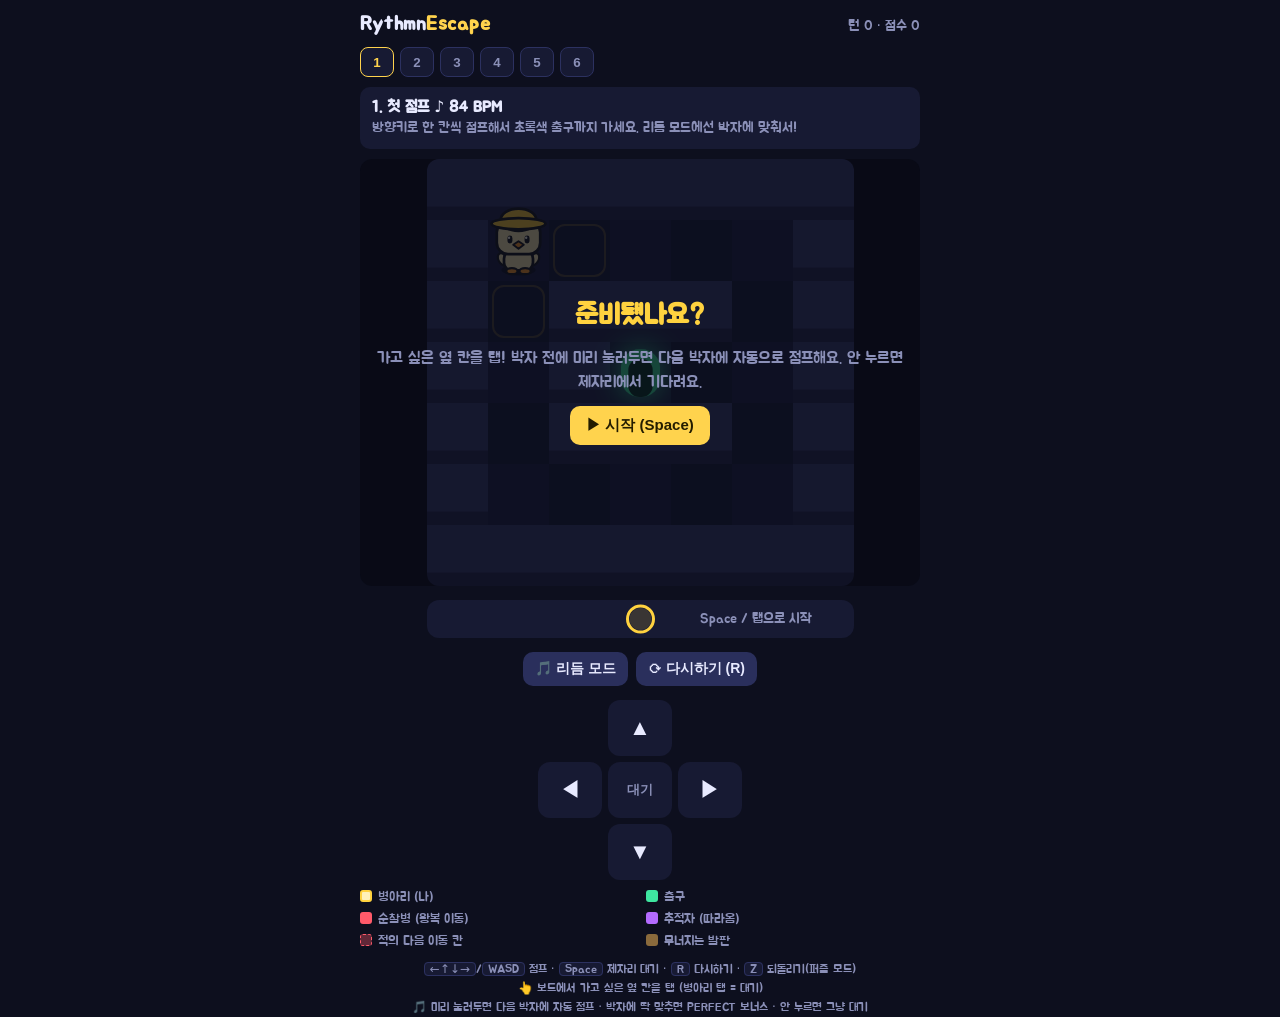
==== commit bbc4e2d4: "Easier controls: tap adjacent tile, buffered input, no-penalty idle - Tap the neighboring tile to ju" ====
--- a/index.html
+++ b/index.html
@@ -52,7 +52,7 @@
   }
   .overlay.show { display: flex; }
   .overlay .title { font-size: 28px; font-weight: 800; }
-  .overlay .sub { color: var(--muted); }
+  .overlay .sub { color: var(--muted); white-space: pre-line; line-height: 1.5; }
   .overlay .row { display: flex; gap: 8px; }
   .btn {
     border: none; border-radius: 10px; padding: 10px 16px; font-size: 15px; font-weight: 700;
@@ -119,8 +119,8 @@
   </div>
   <div class="keys">
     <kbd>←↑↓→</kbd>/<kbd>WASD</kbd> 점프 · <kbd>Space</kbd> 제자리 대기 · <kbd>R</kbd> 다시하기 · <kbd>Z</kbd> 되돌리기(퍼즐 모드)<br>
-    🎵 리듬 모드: 노란 막대가 가운데 원에 닿는 순간 입력! 놓치면 제자리에 멈추고 적은 움직여요.<br>
-    모바일: 보드를 스와이프(탭 = 대기)하거나 아래 버튼 사용
+    👆 보드에서 가고 싶은 옆 칸을 탭 (병아리 탭 = 대기)<br>
+    🎵 미리 눌러두면 다음 박자에 자동 점프 · 박자에 딱 맞추면 PERFECT 보너스 · 안 누르면 그냥 대기
   </div>
 </div>
 
@@ -474,25 +474,31 @@
   const latency = () => (audio.ctx && (audio.ctx.outputLatency || audio.ctx.baseLatency)) || 0;
 
   // ===================== 리듬 클록 =====================
+  // 조작 규칙
+  //  - 박자 ±GOOD 안에 입력 → 즉시 점프 + PERFECT/GOOD 판정
+  //  - 그보다 일찍 입력 → "예약": 다음 박자에 자동 점프 (판정 보너스 없음)
+  //  - 아무 입력 없이 박자가 지나감 → 벌점 없이 제자리 대기
   const COUNT_IN = 3;       // 3, 2, 1 다음 박자부터 입력 (GO!)
-  const PERFECT = 0.06;     // 초
-  const GOOD = 0.13;
+  const PERFECT = 0.07;     // 초
+  const GOOD = 0.16;
+  const SCORE = { perfect: 100, good: 60, queued: 30 };
   const R = {
-    running: false, started: false, t0: 0, spb: 0.6, nextBeat: 0, scheduled: 0, locked: new Set(),
-    combo: 0, maxCombo: 0, counts: { perfect: 0, good: 0, miss: 0 }, judge: null,
+    running: false, started: false, t0: 0, spb: 0.6, nextBeat: 0, scheduled: 0, pending: null,
+    combo: 0, maxCombo: 0, score: 0, actions: 0, counts: { perfect: 0, good: 0, queued: 0 }, judge: null,
   };
   const beatTime = (k) => R.t0 + k * R.spb;
   const songNow = () => (audio.ctx ? audio.ctx.currentTime - latency() : 0);
 
   function resetRhythm() {
-    R.running = false; R.started = false;
-    R.combo = 0; R.maxCombo = 0; R.counts = { perfect: 0, good: 0, miss: 0 }; R.judge = null;
+    R.running = false; R.started = false; R.pending = null;
+    R.combo = 0; R.maxCombo = 0; R.score = 0; R.actions = 0;
+    R.counts = { perfect: 0, good: 0, queued: 0 }; R.judge = null;
   }
   function startClock() {
     ensureAudio();
     R.spb = 60 / LEVELS[levelIndex].bpm;
     R.t0 = audio.ctx.currentTime + 0.25;
-    R.nextBeat = 0; R.scheduled = 0; R.locked = new Set();
+    R.nextBeat = 0; R.scheduled = 0; R.pending = null;
     R.running = true; R.started = true;
     $("overlay").classList.remove("show");
   }
@@ -506,20 +512,34 @@
   function judge(text, color) { R.judge = { text, color, start: performance.now() }; }
   function hit(kind) {
     R.counts[kind]++;
-    if (kind === "miss") { R.combo = 0; judge("MISS", COLORS.patrol); }
-    else {
-      R.combo++; R.maxCombo = Math.max(R.maxCombo, R.combo);
-      judge(kind === "perfect" ? "PERFECT" : "GOOD", kind === "perfect" ? COLORS.player : COLORS.exit);
-    }
-  }
-  // 입력 없이 박자가 지나감 → 제자리 대기 + MISS
+    R.actions++;
+    R.score += SCORE[kind];
+    if (kind === "queued") { R.combo = 0; return; }
+    R.combo++; R.maxCombo = Math.max(R.maxCombo, R.combo);
+    if (R.combo >= 2) R.score += Math.min(R.combo, 10) * 5;   // 콤보 보너스
+    judge(kind === "perfect" ? "PERFECT" : "GOOD", kind === "perfect" ? COLORS.player : COLORS.exit);
+  }
+  // 시간이 흐르며 박자를 처리: 예약된 입력 실행, 또는 제자리 대기
   function catchUp() {
-    const now = songNow();
-    while (R.running && now > beatTime(R.nextBeat) + GOOD) {
-      const k = R.nextBeat++;
-      if (k < COUNT_IN) continue;
-      if (!R.locked.has(k)) hit("miss");
-      doStep("wait", true);
+    while (R.running) {
+      const k = R.nextBeat, now = songNow();
+      if (k < COUNT_IN) {
+        if (now >= beatTime(k)) { R.nextBeat++; continue; }
+        break;
+      }
+      if (R.pending && now >= beatTime(k)) {
+        const a = R.pending;
+        R.pending = null; R.nextBeat++;
+        hit("queued");
+        doStep(a, true);
+        continue;
+      }
+      if (now > beatTime(k) + GOOD) {
+        R.nextBeat++;
+        doStep("wait", true);      // 입력 없음 → 벌점 없이 대기
+        continue;
+      }
+      break;
     }
   }
   function rhythmInput(action) {
@@ -527,18 +547,14 @@
     if (!R.running) { startClock(); return; }
     catchUp();
     if (!R.running) return;
-    const k = R.nextBeat;
-    if (k < COUNT_IN || R.locked.has(k)) return;
+    const k = Math.max(R.nextBeat, COUNT_IN);
     const dt = songNow() - beatTime(k);
-    if (Math.abs(dt) <= GOOD) {
-      R.nextBeat++;
+    if (R.nextBeat >= COUNT_IN && Math.abs(dt) <= GOOD) {
+      R.pending = null; R.nextBeat++;
       hit(Math.abs(dt) <= PERFECT ? "perfect" : "good");
       doStep(action, true);
     } else {
-      // 박자보다 너무 일찍 누름 → 이번 박자는 헛디딤 (제자리)
-      hit("miss");
-      R.judge.text = "너무 빨라요";
-      R.locked.add(k);
+      R.pending = action;          // 다음 박자에 자동 실행 (다시 누르면 바뀜)
     }
   }
 
@@ -557,7 +573,7 @@
     renderStageBar();
     resize();
     updateUI();
-    if (mode === "rhythm") showOverlay("준비됐나요?", "박자에 맞춰 점프하세요. 박자를 놓치면 제자리에 멈추고 적은 움직여요.",
+    if (mode === "rhythm") showOverlay("준비됐나요?", "가고 싶은 옆 칸을 탭! 박자 전에 미리 눌러두면 다음 박자에 자동으로 점프해요. 안 누르면 제자리에서 기다려요.",
       [["▶ 시작 (Space)", startClock, true]], COLORS.player);
   }
 
@@ -658,17 +674,15 @@
     $("overlay").classList.add("show");
   }
 
+  // 박자 정확도로 랭크: PERFECT 1.0 · GOOD 0.6 · 예약 0.3
   function rank() {
-    const { perfect, good, miss } = R.counts;
-    const total = perfect + good + miss || 1;
-    if (miss === 0 && perfect / total >= 0.8) return "S";
-    if (miss === 0) return "A";
-    if (miss <= 2) return "B";
-    return "C";
+    const { perfect, good, queued } = R.counts;
+    const acc = (perfect + good * 0.6 + queued * 0.3) / (R.actions || 1);
+    return acc >= 0.9 ? "S" : acc >= 0.7 ? "A" : acc >= 0.45 ? "B" : "C";
   }
 
   function updateUI() {
-    $("stats").textContent = mode === "rhythm" ? `턴 ${state.turn} · 콤보 ${R.combo}` : `턴 ${state.turn}`;
+    $("stats").textContent = mode === "rhythm" ? `턴 ${state.turn} · 점수 ${R.score}` : `턴 ${state.turn}`;
     if (state.status === "playing") return;
     const status = state.status;
     const nextLevel = levelIndex < LEVELS.length - 1;
@@ -680,7 +694,7 @@
         let sub = `${state.turn}턴 만에 탈출했어요.`;
         if (mode === "rhythm") {
           const c = R.counts;
-          sub = `랭크 ${rank()} · PERFECT ${c.perfect} · GOOD ${c.good} · MISS ${c.miss} · 최대 콤보 ${R.maxCombo}`;
+          sub = `랭크 ${rank()} · 점수 ${R.score}\nPERFECT ${c.perfect} · GOOD ${c.good} · 예약 ${c.queued} · 최대 콤보 ${R.maxCombo}`;
         }
         if (!nextLevel) sub += " — 모든 스테이지 클리어! 🎉";
         const buttons = [["다시하기", restart]];
@@ -737,6 +751,41 @@
         ctx.fillStyle = "#0b3b2a";
         roundRect(px + tile * 0.3, py + tile * 0.28, tile * 0.4, tile * 0.62, tile * 0.18); ctx.fill();
       }
+    }
+  }
+
+  // 병아리 옆 4칸: 갈 수 있는 칸은 노랗게 반짝, 예약된 칸은 진하게 표시
+  function dangerAt(s, x, y) {
+    return s.enemies.some((e) => (e.x === x && e.y === y) || (e.intent && e.intent.x === x && e.intent.y === y));
+  }
+  function drawMoveTargets(s, pulse) {
+    if (s.status !== "playing") return;
+    const pend = mode === "rhythm" ? R.pending : null;
+    for (const [name, d] of Object.entries(DIRS)) {
+      if (name === "wait") continue;
+      const x = s.player.x + d.x, y = s.player.y + d.y;
+      const t = tileAt(s, x, y);
+      if (t === "wall" || t === "pit") continue;
+      const px = x * tile, py = y * tile;
+      if (pend === name) {
+        ctx.fillStyle = "rgba(255,210,63,0.35)";
+        roundRect(px + 4, py + 4, tile - 8, tile - 8, tile * 0.18); ctx.fill();
+        ctx.strokeStyle = COLORS.player; ctx.lineWidth = 3; ctx.stroke();
+        // 발자국 아이콘
+        ctx.fillStyle = COLORS.player;
+        for (const [ox, oy] of [[-0.1, 0.06], [0.1, -0.06]]) {
+          ctx.beginPath(); ctx.ellipse(px + tile * (0.5 + ox), py + tile * (0.5 + oy), tile * 0.07, tile * 0.1, 0, 0, Math.PI * 2); ctx.fill();
+        }
+        continue;
+      }
+      if (dangerAt(s, x, y)) continue;
+      ctx.strokeStyle = `rgba(255,210,63,${0.25 + 0.45 * pulse + (mode === "rhythm" ? 0 : 0.15)})`;
+      ctx.lineWidth = 2;
+      roundRect(px + 5, py + 5, tile - 10, tile - 10, tile * 0.18); ctx.stroke();
+    }
+    if (pend === "wait") {
+      ctx.strokeStyle = COLORS.player; ctx.lineWidth = 3;
+      ctx.beginPath(); ctx.arc((s.player.x + 0.5) * tile, (s.player.y + 0.5) * tile, tile * 0.46, 0, Math.PI * 2); ctx.stroke();
     }
   }
 
@@ -899,10 +948,10 @@
       for (let k = R.nextBeat; k < R.nextBeat + 5; k++) {
         const dx = ((beatTime(k) - t) / R.spb) * gap;
         if (dx > cx) break;
-        const countIn = k < COUNT_IN, locked = R.locked.has(k);
+        const countIn = k < COUNT_IN, reserved = R.pending && k === Math.max(R.nextBeat, COUNT_IN);
         const alpha = Math.max(0, Math.min(1, 1 - dx / cx + 0.2));
         bctx.globalAlpha = alpha;
-        bctx.fillStyle = locked ? "#555a80" : countIn ? "#8b90b8" : COLORS.player;
+        bctx.fillStyle = reserved ? COLORS.exit : countIn ? "#8b90b8" : COLORS.player;
         for (const side of [-1, 1]) {
           roundRectOn(bctx, cx + side * dx - 3.5, cy - 12, 7, 24, 3.5); bctx.fill();
         }
@@ -956,7 +1005,7 @@
     const view = state;
     drawTiles(view, now);
     if (pulse > 0) { ctx.fillStyle = `rgba(255,255,255,${0.035 * pulse})`; ctx.fillRect(0, 0, W * tile, H * tile); }
-    if (!anim) drawIntents(view);
+    if (!anim) { drawMoveTargets(view, pulse); drawIntents(view); }
 
     const from = anim ? anim.from : null;
     const et = ease(t);
@@ -1059,14 +1108,13 @@
     load(levelIndex);
   };
 
-  let touchStart = null;
-  canvas.addEventListener("touchstart", (e) => { const t = e.touches[0]; touchStart = { x: t.clientX, y: t.clientY }; }, { passive: true });
-  canvas.addEventListener("touchend", (e) => {
-    if (!touchStart) return;
-    const t = e.changedTouches[0];
-    const dx = t.clientX - touchStart.x, dy = t.clientY - touchStart.y;
-    touchStart = null;
-    if (Math.max(Math.abs(dx), Math.abs(dy)) < 24) { act("wait"); return; }
+  // 보드 탭: 옆 칸을 누르면 그쪽으로, 병아리를 누르면 대기. 그 밖은 병아리 기준 방향으로.
+  canvas.addEventListener("pointerdown", (e) => {
+    e.preventDefault();
+    const r = canvas.getBoundingClientRect();
+    const fx = (e.clientX - r.left) / tile, fy = (e.clientY - r.top) / tile;
+    const dx = fx - (state.player.x + 0.5), dy = fy - (state.player.y + 0.5);
+    if (Math.abs(dx) < 0.5 && Math.abs(dy) < 0.5) { act("wait"); return; }
     act(Math.abs(dx) > Math.abs(dy) ? (dx > 0 ? "right" : "left") : (dy > 0 ? "down" : "up"));
   });
   window.addEventListener("resize", resize);
